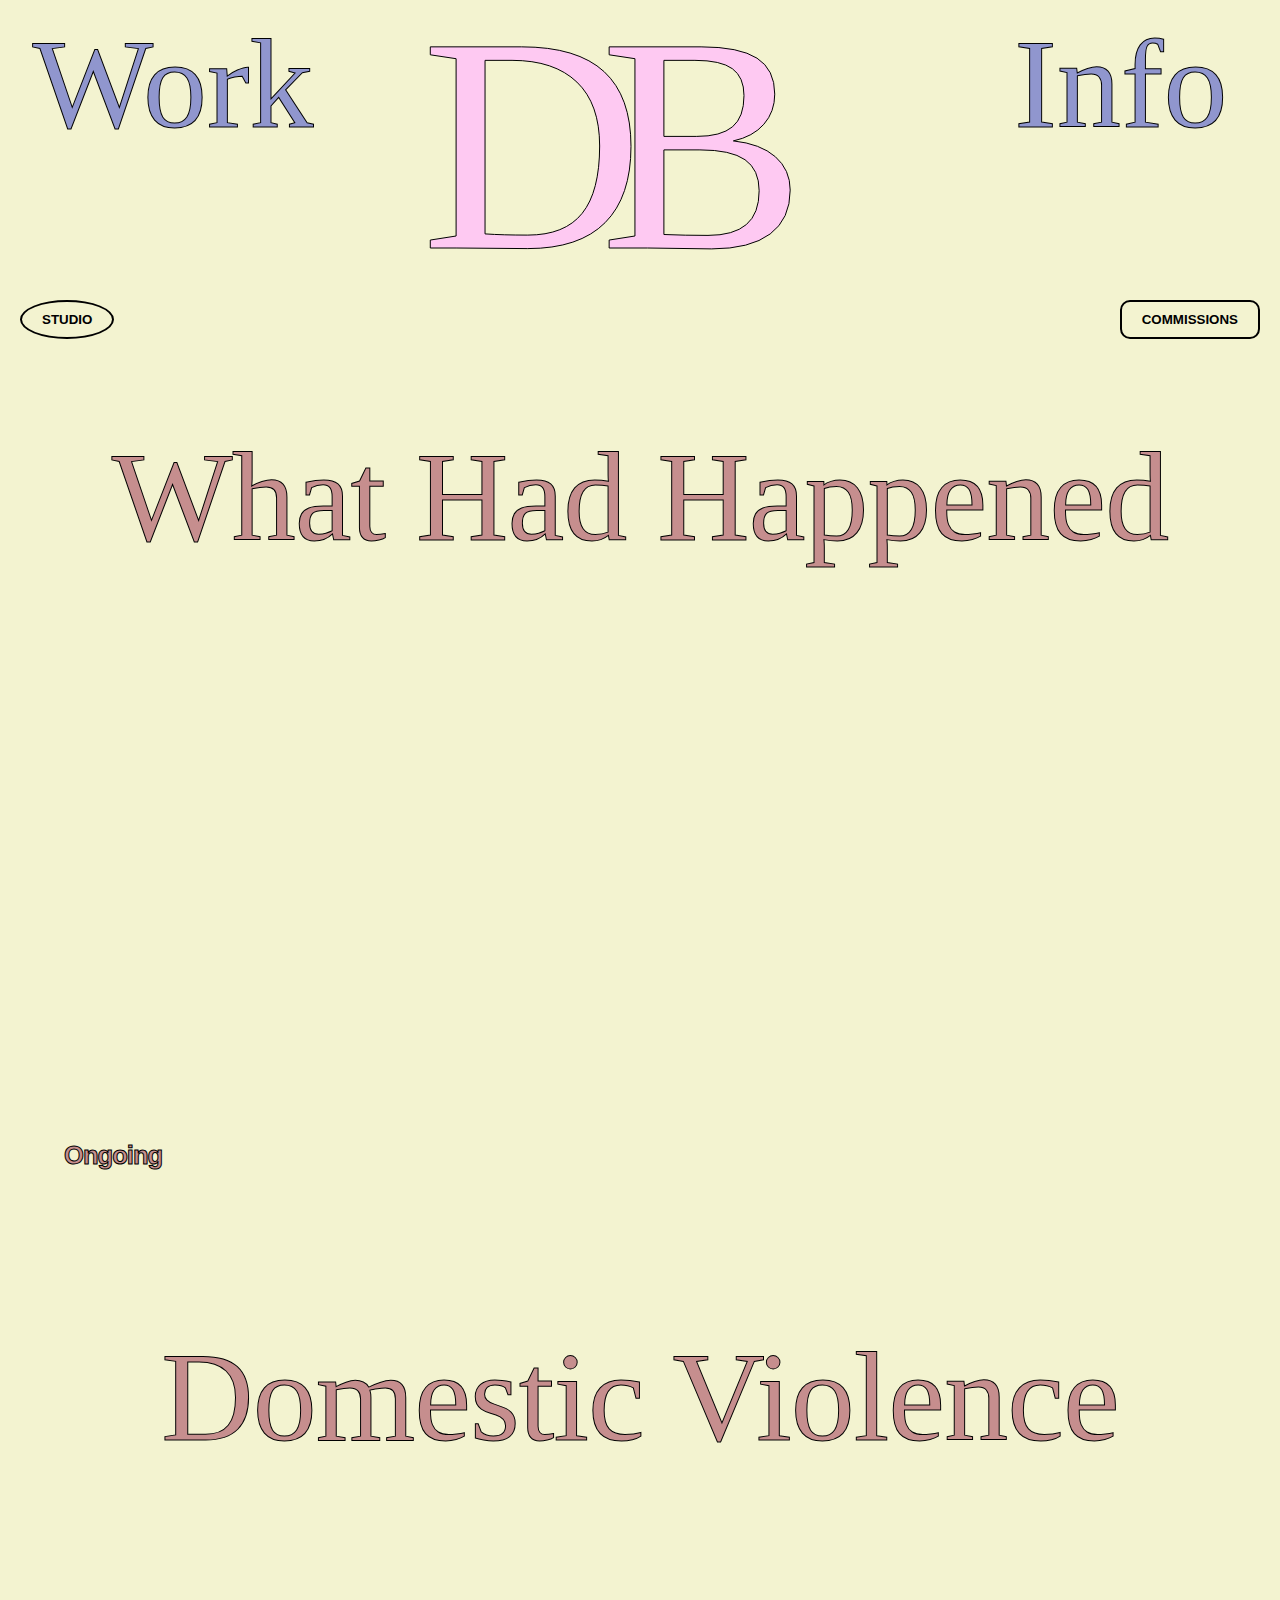
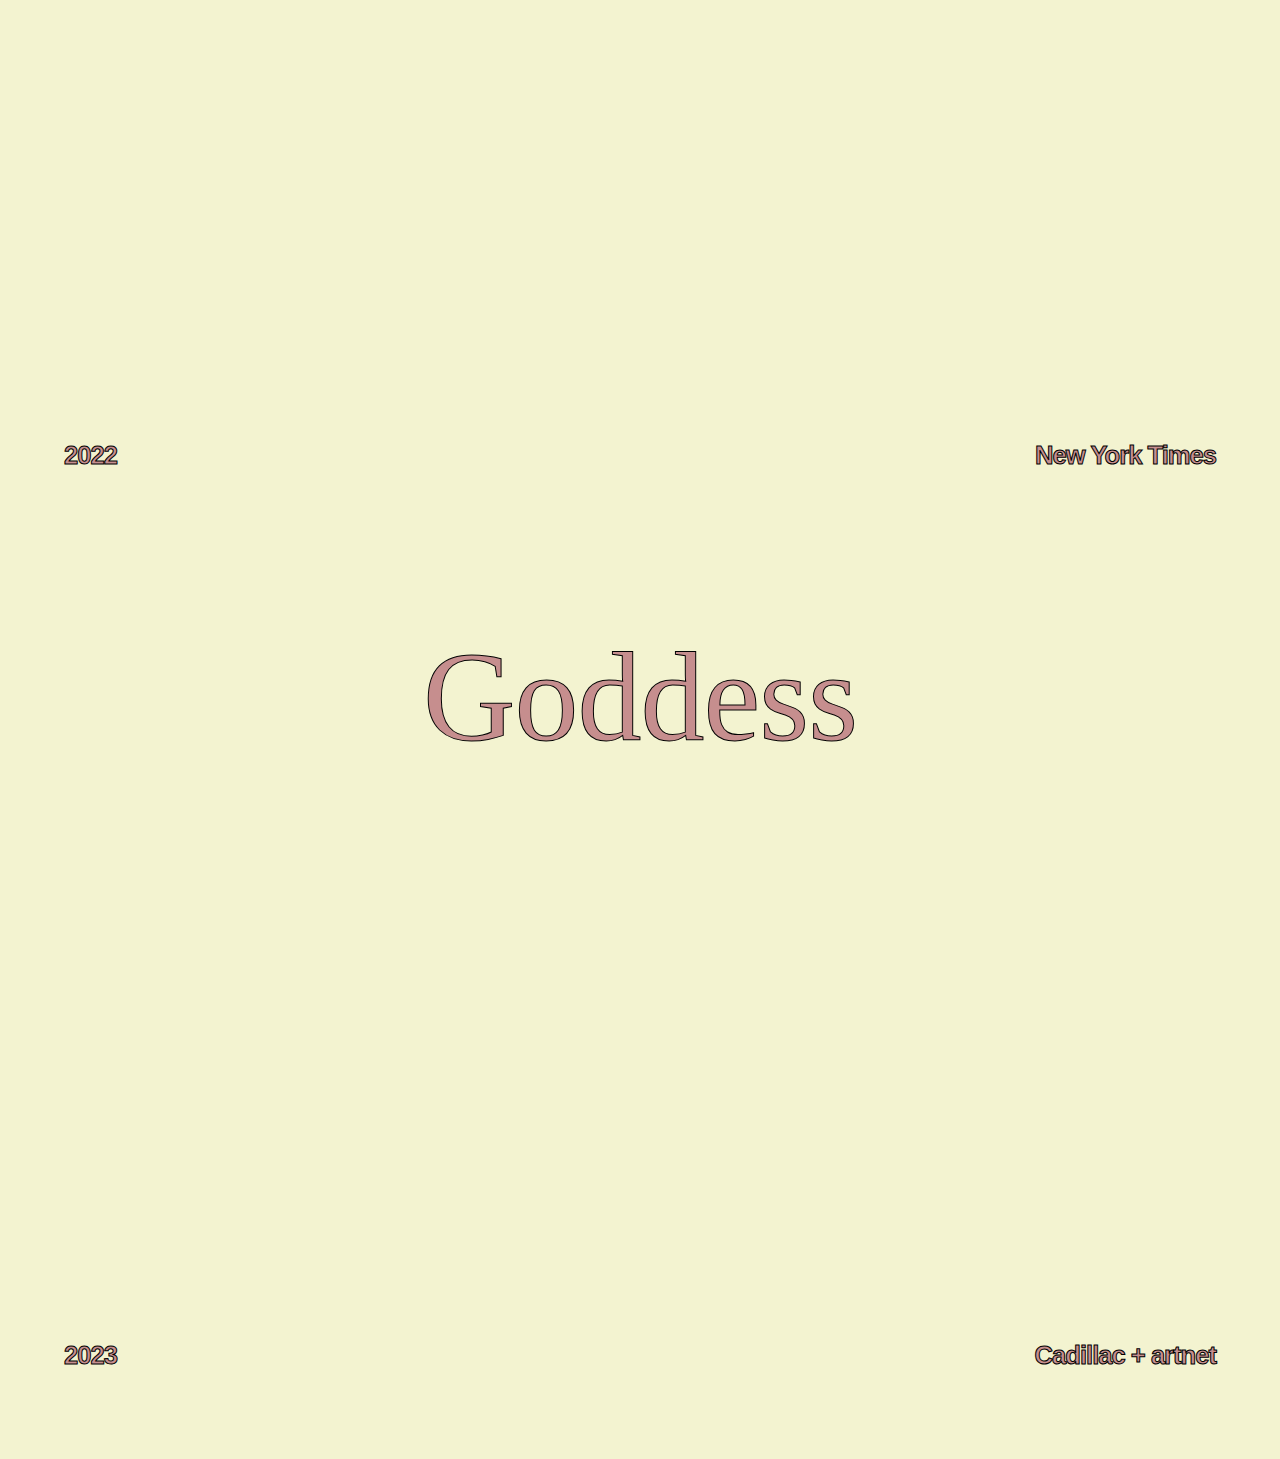
==== work.html @ 173b012c "add code files" ====
<!DOCTYPE html>
<html lang="en">
<head>
    <meta charset="UTF-8">
    <meta http-equiv="X-UA-Compatible" content="IE=edge">
    <meta name="viewport" content="width=device-width, initial-scale=1.0">
    <title>Dannielle Bowman</title>
    <link rel="preconnect" href="https://fonts.googleapis.com">
    <link rel="preconnect" href="https://fonts.gstatic.com" crossorigin>
    <link href="https://fonts.googleapis.com/css2?family=Courier+Prime:ital,wght@0,400;0,700;1,400;1,700&display=swap" rel="stylesheet">
    <link rel="stylesheet" href="style-1.css">
</head>
<body id="work-page">

    <header>
        <nav>
            <a href="work.html">Work</a>
            <h1><a class="diff" href="index-1.html">DB</a></h1>
            <a href="index-1.html#info">Info</a>
        </nav>
    </header>

    <div class="work-filters">
        <button id="studio-btn">Studio</button>
        <button id="comm-btn">Commissions</button>
    </div>

    <main>

        <article class="project" style="background-image: url('assets/Photo/2019-ongoingCA_whh/DBowman_WHH_1.jpg');">

            <a class="project-wrapper" href="project.html">
                <div class="metadata">
                    <h2>What Had Happened</h2>
                    
                    <footer class="metadata">
                        <div class="date">Ongoing</div>
                        <!-- <div class="client"></div> -->
                    </footer> 
                </div>
            </a>
        </article>

        <article class="project" style="background-image: url('assets/Photo/Editorial/nyt-domvio/NYT_DV_Barrow_1968.jpg');">
            <div class="metadata">
                <h2>Domestic Violence</h2>
                
                <footer class="metadata">
                    <div class="date">2022</div>
                    <div class="client">New York Times</div>
                </footer> 
            </div>
            <img src="" alt="">
        </article>

        <article class="project" style="background-image: url('assets/Photo/2023-cadillac_artnet/DB_Cadillac_BronzeGoddess.jpg');">
            <div class="metadata">
                <h2>Goddess</h2>
                
                <footer class="metadata">
                    <div class="date">2023</div>
                    <div class="client">Cadillac + artnet</div>
                </footer> 
            </div>
        </article>

    </main>


</body>
</html>
---- style-1.css ----
/* http://meyerweb.com/eric/tools/css/reset/ 
   v2.0 | 20110126
   License: none (public domain)
*/

html, body, div, span, applet, object, iframe,
h1, h2, h3, h4, h5, h6, p, blockquote, pre,
a, abbr, acronym, address, big, cite, code,
del, dfn, em, img, ins, kbd, q, s, samp,
small, strike, strong, sub, sup, tt, var,
b, u, i, center,
dl, dt, dd, ol, ul, li,
fieldset, form, label, legend,
table, caption, tbody, tfoot, thead, tr, th, td,
article, aside, canvas, details, embed, 
figure, figcaption, footer, header, hgroup, 
menu, nav, output, ruby, section, summary,
time, mark, audio, video {
	margin: 0;
	padding: 0;
	border: 0;
	font-size: 100%;
	font: inherit;
	vertical-align: baseline;
}
/* HTML5 display-role reset for older browsers */
article, aside, details, figcaption, figure, 
footer, header, hgroup, menu, nav, section {
	display: block;
}
body {
	line-height: 1;
}
ol, ul {
	list-style: none;
}
blockquote, q {
	quotes: none;
}
blockquote:before, blockquote:after,
q:before, q:after {
	content: '';
	content: none;
}
table {
	border-collapse: collapse;
	border-spacing: 0;
}



/* custom styles */

/* global scrollbars */
  /* width */
  ::-webkit-scrollbar {
    width: 10px;
  }

  /* Track */
  ::-webkit-scrollbar-track {
    background: #F3F3D0; 
  }
  
  /* Handle */
  ::-webkit-scrollbar-thumb {
    background: #9096CE; 
  }

  /* Handle on hover */
  ::-webkit-scrollbar-thumb:hover {
    background: #555; 
  }

/* root CSS Variables TBD */


  @font-face {
    font-family: 'CartaNueva';
    src: url(assets/CartaNueva-Small.woff);
  }
  ::selection{
    background-color: #FEC9F2;
  }

  html, body, * {
      box-sizing: border-box;
  }

  body::-webkit-scrollbar {
      display: none;
  }

 /* ---index layout--- */
    
  body {
      color: black;
      background-color: #F3F3D0;
      -ms-overflow-style: none;  /* IE and Edge */
      scrollbar-width: none;  /* Firefox */
    }

  header {
      position: fixed;
      top: 0px;
      left: 0px;
      display: flex;
      justify-content: space-around;
      padding: 20px;
      width: 100%;
  }
  
    nav{
        width: 98%;
        display: flex;
        justify-content: space-between;
    }
  
    nav a{
      z-index: 2;
        margin-right: 20px;
        text-decoration: none;
        font-family: 'CartaNueva', cursive;
        font-size: 10vw;
        color: #9096CE;
        -webkit-text-stroke: 1px black;
        -webkit-text-fill-color: #9096CE; 
    }

    nav a:hover {
      color: white;
      -webkit-text-fill-color: white;
    }

    /* work page h1 */
    nav a.diff {
      font-size: 24vw;
      color: #FEC9F2;
      -webkit-text-stroke: 1px black;
      -webkit-text-fill-color: #FEC9F2;
  }

  main{
    display: grid;
    grid-template-columns: repeat(10, 1fr);
  }


  img{
    width: 100%;
  }


  /* --- desktop index layout --- */

  img:nth-of-type(1) {
    grid-column: span 6;
  }
  img:nth-of-type(2) {
    grid-area: 2 / 6;
  }
  img:nth-of-type(3) {
    grid-area: 3 / 7 / 4 / 11;
  }
  img:nth-of-type(4) {
    grid-column: span 6;
    grid-row: 4;
  }
  div.color-block{
    background-color: #C68E8E;
    grid-area: 2 / 1 / 4 / 7;
    z-index: -1;
  }


  

 /* ---typography---- */

  a{
    color: #FEC9F2;
  }

  h1{
    position: fixed;
    top: 20%;
    left: 50%;
    transform: translate(-55%,-50%);
    text-align: center;
    font-family: 'CartaNueva', cursive;
    font-size: 250px;
    -webkit-text-stroke: 1px black;
    color: #FEC9F2;
    -webkit-text-fill-color: #FEC9F2; 
  line-height: .5;
}

  h3{
    font-family: Arial, Helvetica, sans-serif;
    text-transform: uppercase;
    font-weight: 700;
  }



  /* --info section-- */

  section#info{
    height: 100vh;
    display: flex;
    justify-content: end;
    flex-direction: column;
    margin: 40px;
    gap: 20px;
  }

  div.bio{
    font-family: 'Courier Prime', monospace;
    letter-spacing: -.5px;
    line-height: 1.2;
  }

  div.links{
    font-family: 'Courier Prime', monospace;
    letter-spacing: -.5px;
    /* font-weight: 700; */
    line-height: 1.2;
    /* margin: 40px; */
    display: flex;
    gap: 20px;
  }

  button{
    border: 2px solid black;
    border-radius: 10px;
    background-color: #F3F3D0;
    padding: 10px 20px;
    font-family: Arial, Helvetica, sans-serif;
    text-transform: uppercase;
    font-weight: 700;
  }

  button:hover{
    background-color: black;
    color: #FEC9F2;
    border: 2px solid #FEC9F2;
  }

  li{
    border-bottom: 2px dotted black;
    list-style-type: disc;
    padding: 10px;
  }

  /* -----work page------ */

  body#work-page main{
    grid-template-columns: 1fr;
  }

  body#work-page header {
    position: initial;
  }

  body#work-page h1 {
    position: initial;
    transform: translate(-20%,0);
    text-align: center;
    font-family: 'CartaNueva', cursive;
    font-size: 25vw;
    letter-spacing: -43px;
    -webkit-text-stroke: 1px black;
    color: #FEC9F2;
    -webkit-text-fill-color: #FEC9F2;
    line-height: .75;
  }

  div.work-filters{
    display: flex;
    justify-content: space-between;
    padding: 20px;
  }

  #studio-btn{
    border-radius: 50%;
  }

  article.project{
    height: 100vh;
    background-size: cover;
    /* background-position: center; */
  }

  a.project-wrapper{
    text-decoration: none;
  }

  h2{
    font-size: 10vw;
    text-align: center;
    line-height: .75;
    font-family: 'Times New Roman', Times, serif;
    letter-spacing: -1px;
    color: #C68E8E;
    -webkit-text-stroke: 1px black;
    -webkit-text-fill-color:  #C68E8E; 
  }

  div.client,
  div.date {
    font-size: 2vw;
    text-align: center;
    font-family: Arial, Helvetica, sans-serif;
    font-weight: 700;
    letter-spacing: -1px;
    color: #C68E8E;
    -webkit-text-stroke: 1px black;
    -webkit-text-fill-color:  #C68E8E; 
  }

  div.metadata{
    position: relative;
    height: 80%;
    left: 50%;
    top: 50%;
    transform: translate(-50%, -50%);
    display: flex;
    justify-content: space-between;
    flex-direction: column;
  }

  footer.metadata{
    display: flex;
    justify-content: space-between;
    width: 90%;
    gap: 20px;
    align-self: center;
  }

    /* -----project page template ------ */


    .project-main{
      display: block;
      margin: 20px;
    }

    .project-header {
      position: initial;
    }

    .project-header h1{
      position: static;
      font-size: initial;
      line-height: inherit;
      transform: translate(0,0);
    }

    .project-hero,
    .project-desc {
      margin: auto 120px;
    }

    .project-meta{
      font-size: 30px;
      text-align: center;
      padding: 10px;
    }

    .slide-title{
      font-style: italic;
    }

    .slide-materials {
      text-align: center;
    }

    .project-slides {
      display: flex;
      overflow-x: scroll;
      margin: 40px 0;
    }

    .project-slides li{
      list-style-type: none;
      border: none;
    }

    .project-slides li img{
      width: 100px;
    }

    .project-desc p {
      font-size: 20px;
      line-height: 1.2;
    }

    p.attribute{
      margin-top: 20px;
      font-family: 'Courier Prime', monospace;
      letter-spacing: -.5px;
      line-height: 1.2;
    }

    h3.client{
      text-align: center;
      margin-bottom: 20px;
    }

    h2.project-title{
      font-size: 68px;
      margin-bottom: 20px;
    }




    /* ----------- med breakpoint  ---------- */

  @media only screen and (max-width: 850px) {
    body{
      background-color: #9096CE;
    }

     img:nth-of-type(1) {
        grid-column: 6;
      }
      
      div.color-block{
        background-color: #F3F3D0;
        grid-area: 2 / 1 / 4 / 7;
        z-index: -1;
      }
  
      img:nth-of-type(2) {
        grid-area: 2 / 7 / 3/ 11 ;
      }
      img:nth-of-type(3) {
        grid-area: 3 / 3 / 4 / 11;
      }
      img:nth-of-type(4) {
        grid-column: span 2;
        grid-row: 4;
      }

          /* header mobile styles */
          nav a{
            color: black;
            -webkit-text-stroke: 1px black;
            -webkit-text-fill-color: black; 
        }
    
    
        /* work page h1 */
        nav a.diff {
          color: #FEC9F2;
          -webkit-text-stroke: 1px #FEC9F2;
          -webkit-text-fill-color: #FEC9F2;
      }
  
        h1{
          top: 15%;
          font-size: 185px;
          transform: translate(-58%,-50%);
          -webkit-text-fill-color: #FEC9F2;
       -webkit-text-stroke: 1px #FEC9F2;
        }

        .project-hero,
        .project-desc {
          margin: auto 40px;
        }

        .project-desc{
          height: 300px;
          overflow-y: scroll;
        }
    
        .project-desc::-webkit-scrollbar {
          display: none;
        }

        div.client,
        div.date{
          font-size: 3.5vw;
        }
  }

    /* ------------ small breakpoint  -------- */

    @media only screen and (max-width: 550px) {
      body{
        background-color: black;
        color: #F3F3D0;
      }
      
      main{
        display: block;
      }

      img{
        vertical-align: top;
      }

 
      /* header mobile styles */
      nav a{
          color: white;
          -webkit-text-stroke: 1px white;
          -webkit-text-fill-color: white; 
      }
  
  
      /* work page h1 */
      nav a.diff {
        color: #FEC9F2;
        -webkit-text-stroke: 1px #FEC9F2;
        -webkit-text-fill-color: #FEC9F2;
    }

      h1{
        top: 10%;
          font-size: 110px;
          transform: translate(-59%,-50%);
        -webkit-text-fill-color: #9096CE;
     -webkit-text-stroke: 1px #9096CE;
      }

      .project-hero,
      .project-desc {
        margin: auto 10px;
      }

      div.client,
      div.date{
        font-size: 5vw;
      }

    }
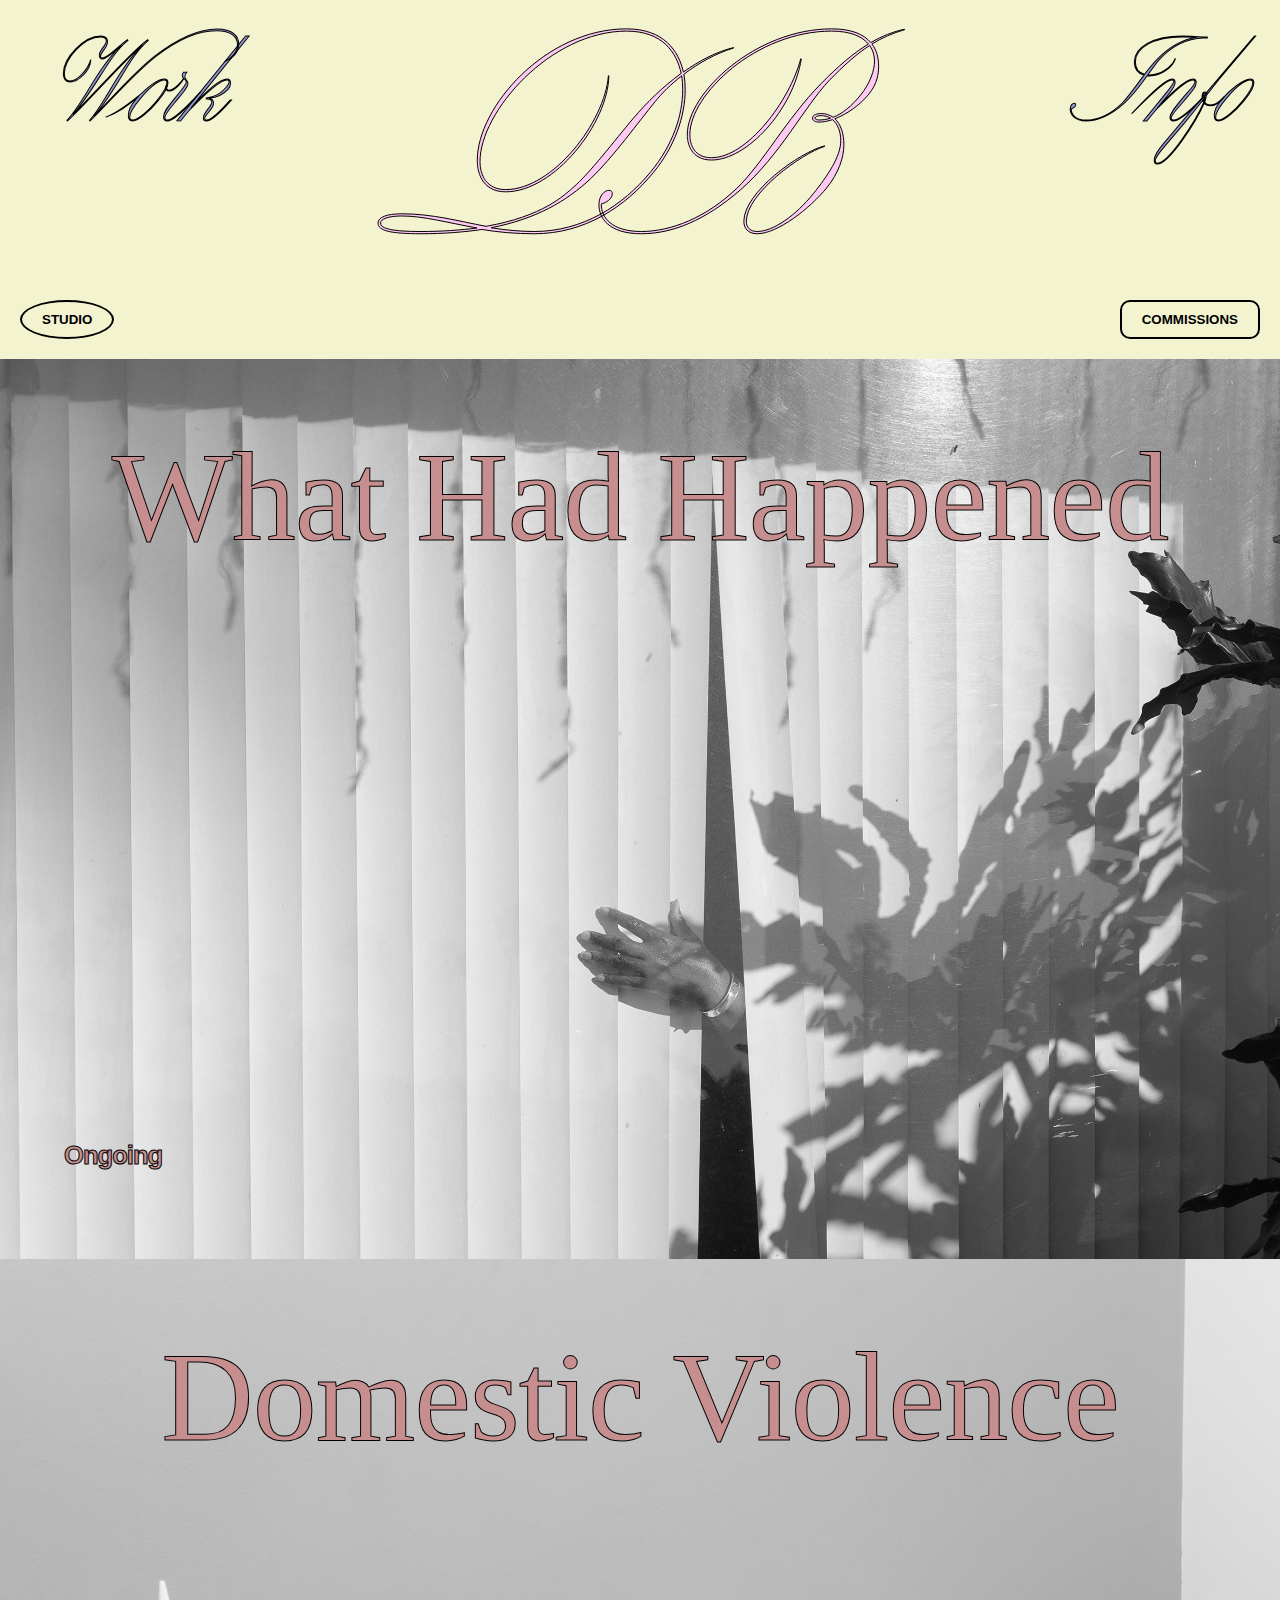
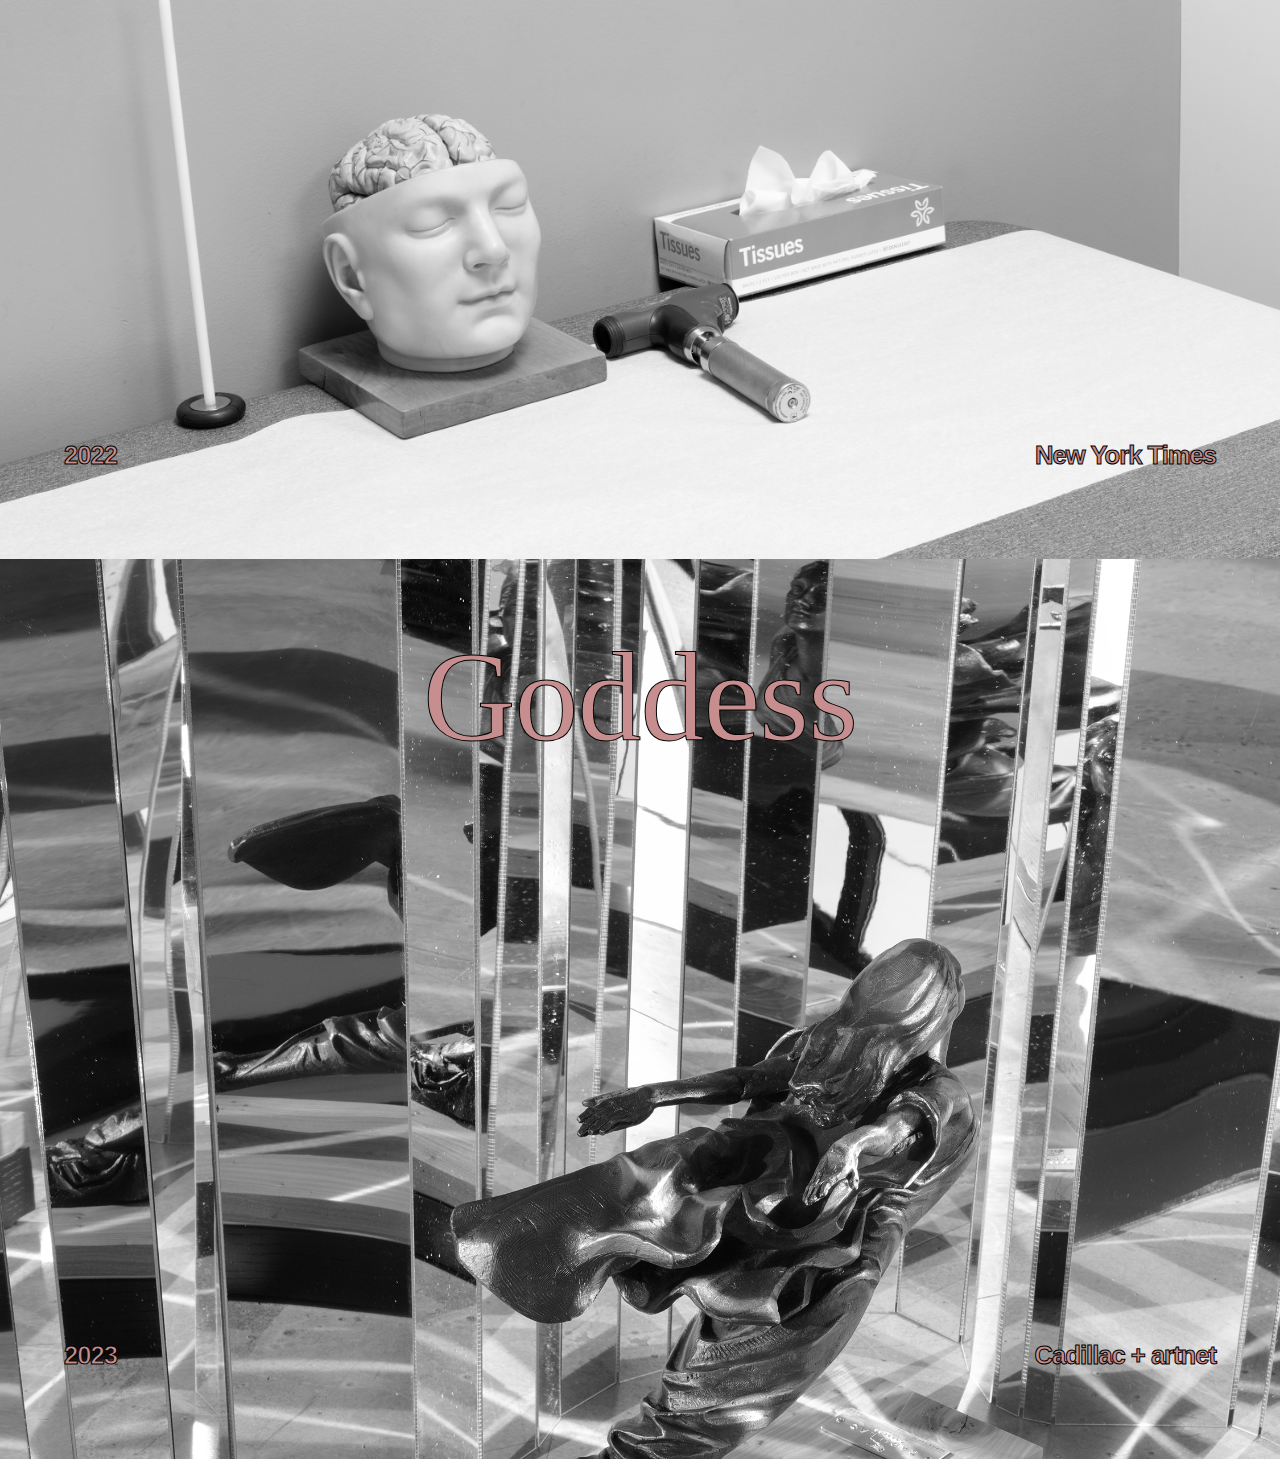
==== commit ffa1c510: "update index.html name" ====
--- a/work.html
+++ b/work.html
@@ -15,8 +15,8 @@
     <header>
         <nav>
             <a href="work.html">Work</a>
-            <h1><a class="diff" href="index-1.html">DB</a></h1>
-            <a href="index-1.html#info">Info</a>
+            <h1><a class="diff" href="index.html">DB</a></h1>
+            <a href="index.html#info">Info</a>
         </nav>
     </header>
 
